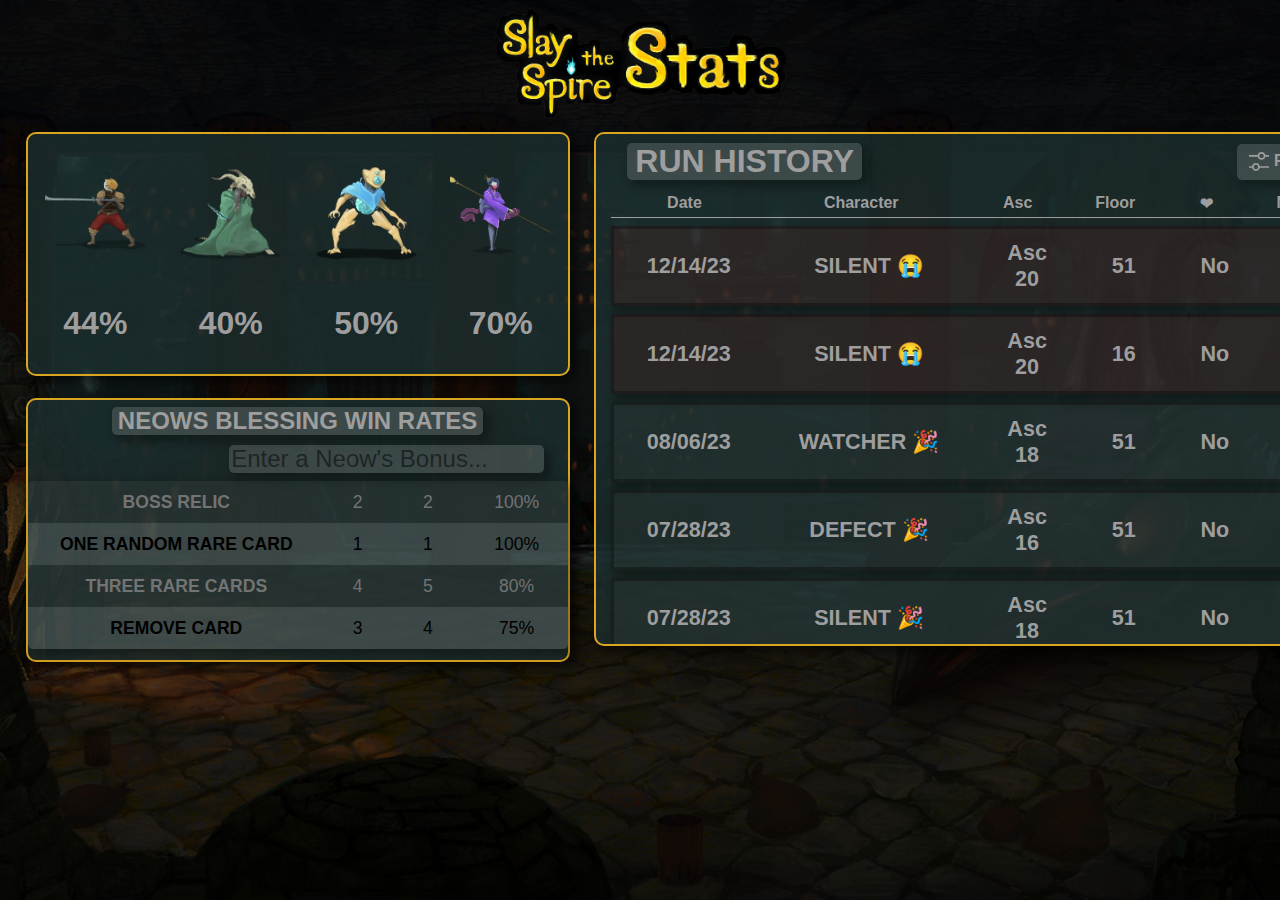
==== index.html @ 84099cef "commit whole project to repo" ====
<!DOCTYPE html>
<html lang="en">
  <head>
    <link rel="icon" type="image/x-icon" href="media/favicon.ico">
    <meta charset="UTF-8">
    <meta name="viewport" content="width=device-width, initial-scale=1.0">
    <meta http-equiv="X-UA-Compatible" content="ie=edge">
    <title>StS Stats</title>
    <link rel="stylesheet" href="styles/style.css">
    <!--<link rel="stylesheet" href="https://pyscript.net/latest/pyscript.css" />
    <script defer src="https://pyscript.net/latest/pyscript.js"></script>-->
    <script src="scripts/main.js" type="module"></script>
  </head>
  <body>
    
      <div class="background">
        <div class="navbar">
          <a id="logo-link" href="index.html">
            <img src="media/sts-stats-logo.png" class="logo" href="index.html">
          </a>
          <div id="file-input">
            <label for="runsFile">Select "runs" Folder</label>
            <input type="file" id="runsFile" name="runs" multiple>
          </div>
          <ul id="navbar-tabs">
            <li><a  href="index.html">Home</a></li>
            <li id="i"><a  href="ironclad.html">Ironclad</a></li>
            <li id="s"><a  href="silent.html">Silent</a></li>
            <li id="d"><a  href="defect.html">Defect</a></li>
            <li id="w"><a  href="watcher.html">Watcher</a></li>
          </ul>
        </div>

        <div class="content">
          <div class="home-cbox" id="overall-box">
            <div class="char-wr-div" id="ironclad-wr">
              <a href="ironclad.html">
                <img src="media/Ironclad.png" alt="ironclad">
              </a>
              <h1></h1>
            </div>
            <dialog class="wr-ratio-dialog">Test</dialog>
            <div class="char-wr-div" id="silent-wr">
              <a href="silent.html">  
                <img src="media/TheSilent.png" alt="thesilent">
              </a>
              <h1></h1>
            </div>
            <dialog class="wr-ratio-dialog">Test</dialog>
            <div class="char-wr-div" id="defect-wr">
              <a href="defect.html">
                <img src="media/Defect.png" alt="defect">
              </a>
              <h1></h1>
            </div>
            <dialog class="wr-ratio-dialog">Test</dialog>
            <div class="char-wr-div" id="watcher-wr">
              <a href="watcher.html">
                <img src="media/Watcher.png" alt="watcher">
              </a>
              <h1></h1>
            </div>
            <dialog class="wr-ratio-dialog">Test</dialog>
          </div>
          <div class="home-cbox" id="neow-box">
            <h2 class="cbox-h">NEOWS BLESSING WIN RATES</h2>
            <div id="neow-search">
              <input type="search" id="nw-search-input" name="n" placeholder="Enter a Neow's Bonus..."/>
            </div>
            <div id="nw-table-div">
              <!-- <table class="dataframe" id="nw-head">
                <thead>
                  <tr style="text-align: center;">
                    <th style="min-width: 220px; border-top-left-radius: 5px;">Neow's Bonus</th>
                    <th style="min-width: 0px">Wins</th>
                    <th style="min-width: 0px">Games</th>
                    <th style="min-width: 70px; border-top-right-radius: 5px;">Win Rate</th>
                  </tr>
                </thead>
              </table> -->
              <div class="scroller" id="nw-body-div"></div> 
              <dialog id="nw-cost-modal">
              </dialog>
            </div>
          </div>
          <div class="home-cbox" id="runs-box">
            <div id="runs-header">
              <h1 class="cbox-h" id="runs-h">RUN HISTORY</h1>
                <div class="dropdown" id="filt-dropdown">
                  <button class="dropbtn" id="filter-btn">
                    <svg xmlns="http://www.w3.org/2000/svg" viewBox="0 0 24 24" id="filter-icon" class="h-margin-r-tiny" color="currentColor" width="24"><path fill="currentColor" d="M8.94 14.11a3.89 3.89 0 0 1 3.8 3.06H22v1.66h-9.26a3.89 3.89 0 0 1-7.6 0H2v-1.66h3.15a3.89 3.89 0 0 1 3.8-3.06Zm0 1.67a2.22 2.22 0 1 0 0 4.44 2.22 2.22 0 0 0 0-4.44ZM14.5 3a3.89 3.89 0 0 1 3.8 3.06H22v1.66h-3.7a3.89 3.89 0 0 1-7.6 0H2V6.05h8.7A3.89 3.89 0 0 1 14.5 3Zm0 1.67a2.22 2.22 0 1 0 0 4.44 2.22 2.22 0 0 0 0-4.44Z"></path></svg>
                    Filter
                  </button>
                  <form class="dropdown-content">
                      <div class="dropdown-item" id="filter-char-div">
                        <div class="dropdown-exp-head">
                          <div class="dropdown-exp-name">Character</div> <div class="exp-arrow">🞀</div>
                        </div>
                        <ul class="dropdown-exp-list">
                          <li class="dropdown-exp-item">
                            <input type="checkbox" id="char1" name="char1" value="ironclad"></input>
                            <label for="char1">Ironclad</label>
                          </li>
                          <li class="dropdown-exp-item">
                            <input type="checkbox" id="char2" name="char2" value="silent"></input>
                            <label for="char2">Silent</label>
                          </li>
                          <li class="dropdown-exp-item">
                            <input type="checkbox" id="char3" name="char3" value="defect"></input>
                            <label for="char3">Defect</label>
                          </li>
                          <li class="dropdown-exp-item">
                            <input type="checkbox" id="char4" name="char4" value="watcher"></input>
                            <label for="char4">Watcher</label>
                          </li>
                        </ul>
                      </div>
                      <div class="dropdown-item" id="filter-heart-div">
                        <div class="dropdown-exp-head">
                          <div class="dropdown-exp-name">Heart Attempt</div> <div class="exp-arrow">🞀</div>
                        </div>
                        <ul class="dropdown-exp-list">
                          <li class="dropdown-exp-item">
                            <input type="checkbox" id="heart1" name="heart1" value="yes"></input>
                            <label for="heart1">Yes</label>
                          </li>
                          <li class="dropdown-exp-item">
                            <input type="checkbox" id="heart2" name="heart1" value="no"></input>
                            <label for="heart2">No</label>
                          </li>
                        </ul>
                      </div>
                      <div class="dropdown-item" id="filter-win-div">
                        <div class="dropdown-exp-head">
                          <div class="dropdown-exp-name">Victory</div> <div class="exp-arrow">🞀</div>
                        </div>
                        <ul class="dropdown-exp-list">
                          <li class="dropdown-exp-item">
                            <input type="checkbox" id="win1" name="win1" value="yes"></input>
                            <label for="win1">Win</label>
                          </li>
                          <li class="dropdown-exp-item">
                            <input type="checkbox" id="win2" name="win2" value="no"></input>
                            <label for="win2">Loss</label>
                          </li>
                        </ul>
                      </div>
                      <div class="dropdown-item" id="dropdown-button">
                        <button type="submit" id="apply-btn">Apply</button>
                      </div>
                  </form>
                </div>
            </div>
            <div id="runs-tbl-head-div"></div>
            <div class="scroller" id="runs-table-div"></div>
          </div>
        </div>
      </div>
      
      <script src="https://code.jquery.com/jquery-3.7.1.min.js"></script>
      
      <!--<py-config>
        packages = ["matplotlib", "pandas"]

        [[fetch]]
        files = ["./scripts/overall_df.txt", "./scripts/main.js"]
      </py-config>

      <py-script src="scripts/main.py">-->
        
      </py-script>
  </body>
</html>
---- styles/style.css ----
/*-------All Elements-------*/
* {
    margin: 0;
    padding: 0;
    font-family: sans-serif;
}

/*-------Whole Page + Backgrounds-------*/
html, body {
    height: 100%;
    /*home background*/
    .background {
        width: 100%;
        height: 100vh;
        background-image: linear-gradient(rgba(0, 0, 0, 0.6), rgba(0, 0, 0, 0.6)), 
                          url(../media/sts-stats-background.jpg);
        background-size: cover;
        background-position: center;
    }
    /*character backgrounds*/
    & #ironclad-bg {
        background-image: linear-gradient(rgba(0, 0, 0, 0.6), rgba(0, 0, 0, 0.6)), 
                        url(../media/sts-ironclad-background.jpg);
    }
    & #silent-bg {
        background-image: linear-gradient(rgba(0, 0, 0, 0.6), rgba(0, 0, 0, 0.6)), 
                        url(../media/sts-silent-background.webp);
    }
    & #defect-bg {
        background-image: linear-gradient(rgba(0, 0, 0, 0.6), rgba(0, 0, 0, 0.6)), 
                        url(../media/sts-defect-background.jpg);
    }
    & #watcher-bg {
        background-image: linear-gradient(rgba(0, 0, 0, 0.6), rgba(0, 0, 0, 0.6)), 
                        url(../media/sts-watcher-background.jpg);
    }
}

/*-------Navbar-------*/
.navbar {
    width: 100%;
    display: flex;
    align-items: center;
    justify-content: center;
    /*main title logo*/
    & .logo {
        width: 300px;
        margin: 0.4em 4em;
    }
    /*navigation tabs*/
    & ul {
        display: none;
        margin: 0 35px;
        /*tab sizing/spacing*/
        & li {
            list-style: none;
            display: inline-block;
            margin: 0 20px;
            padding: 7px;
            border-radius: 5px;
            /*tab txt decoration*/
            & a {
                text-decoration: none;
                font-size: 1.9em;
                font-weight: bold;
                color: goldenrod;
                text-transform: uppercase;
                -webkit-text-stroke-color: black;
                -webkit-text-stroke-width: 2px;
            }
        }
        & #i > a {
            color: rgb(145, 6, 6);
        }
        & #s > a {
            color: rgb(12, 139, 12);
        }
        & #d > a {
            color: rgb(115, 158, 237);
        }
        & #w > a {
            color: rgb(130, 15, 130);
        }
        /*tab hover effect*/
        & li:hover {
            transition: 0.3s;
            background-color: rgb(30, 50, 50);
        }
    }
    /*run files input/upload*/
    & #file-input {
        display: none;
        & label, input {
            color: white;
        }
    }
}

/*-------Main Content Layout-------*/
.content {
    width: 96%;
    height: 60%;
    margin: 0 2%;
    display: grid;
    grid-template-columns: 3fr 4fr;
    grid-auto-rows: minmax(235px, auto); 
    column-gap: 2%;
    row-gap: 4%;
    /*home content boxes*/
    & .home-cbox {
        text-align: center;
        background-color: rgba(30, 50, 50, 0.75);
        border-radius: 10px;
        border: solid 2px goldenrod;
        box-shadow: 5px 5px 10px 2px rgba(0,0,0,.5);
    }
    /*character page content boxes*/
    & .cbox {
        text-align: center;
        background-color: rgba(30, 50, 50, 0.75);
        border-radius: 10px;
        border: solid 2px black;
        box-shadow: 5px 5px 10px 2px rgba(0,0,0,.5);
    }
    /*content box titles*/
    & .cbox-h {
        color: rgb(158,158,158);
        margin: 0.3em;
        display: inline-block;
        padding: 0 0.25em 0 0.25em;
        background-color: rgba(255, 255, 255, 0.15);
        border-radius: 5px;
        box-shadow: 5px 5px 10px 2px rgba(0,0,0,.3);
        cursor: default;
    }
    /*grid portion of content set for run history*/
    #runs-box {
        grid-column-start: 2;
        grid-column-end: 3;
        grid-row-start: 1;
        grid-row-end: 3;
    }
}

/*-------All Tables-------*/
/*remove all default table bordering*/
table, th, tr, td {
    border: none;
    border-collapse: collapse;
    border-spacing: 0;
}
/*rest of table styling*/
table {
    min-width: 540px;
    cursor: default;
    /*cell sizing*/
    & th, td {
        padding: 0.25em 1.5em 0.25em 1.5em;
    }
    /*table head*/
    & thead {
        box-sizing: border-box;
        border-bottom: 2px black solid;
    }
}

/*-------All Dialogs-------*/
dialog {
    outline: none;
    border-radius: 5px;
    border: 2px goldenrod solid;
}

/*-------No Bar Scrolling Divs-------*/
.scroller {
    overflow-y: scroll;
    scrollbar-width: none;
}
.scroller::-webkit-scrollbar {
    width: 0px;
    height: 0px;
}

/*-------Dropdown Menu Content-------*/
.dropdown-content {
    display: none;
    list-style: none;
}

/*-------Overall Info Box-------*/
#overall-box{
    display: flex;
    flex-direction: row;
    justify-content: space-between;
    /*char + wr containers*/
    & .char-wr-div {
        box-sizing: border-box;
            /* border: 1px solid black; */
        display: flex;
        flex-direction: column;
        justify-content: space-between;
        flex-shrink: 1;
        margin: 2em 1em 2em 1em;
        color: rgb(158,158,158);
        /*character imgs*/
        & img {
            box-sizing: border-box;
            /* border: 1px solid black; */
            margin: auto;
            max-width: 100%;
            height: auto;
        }
        & h1 {
            box-sizing: border-box;
            /* border: 1px solid black; */
        }
    }
    & #ironclad-wr {
        & img {
            margin: 0.7em 0;
        }
    }
    & #watcher-wr {
        & img {
            margin: 0.55em 0;
        }
    }
    & #silent-wr {
        & img {
            margin: 0.1em 0;
        }
    }
    /*wins/games dialog boxes*/
    & dialog {
        position: absolute;
        text-align: center;
        padding: 0.5em;
        color: rgb(158,158,158);
        background-color: rgb(28, 32, 32);
    }
}

/*-------Neow's Blessing Box-------*/
#neow-box {
    height: 260px;
    /*neow search input container*/
    & #neow-search {
        text-align: right;
        margin: 0.2em 1.5em;
        /*all inside search container*/
        & * {
            color: black;
            background-color: rgba(255, 255, 255, 0.15);
            font-size: 1.5em;
            border-radius: 5px;
            border: none;
            outline: none;
        }
        /*neow search user input*/
        & input {
            padding: 0 0.1em;
            box-shadow: 5px 5px 10px 2px rgba(0,0,0,.3);
        }
        & input::placeholder {
            color: rgb(0, 0, 0, 0.5);
        }
        & input:focus {
            background-color: rgb(255, 255, 255, 0.25);
        }
    }
    /*neow win rates table*/
    & #nw-table-div {
        margin: 0.5em auto;
        box-sizing: border-box;
        max-width: 540px;
        box-shadow: 5px 5px 10px 2px rgba(0,0,0,.3);
        /*neow table head*/
        & #nw-head th {
            padding: 0.25em 0.2em;
        }
        /*neow table body*/
        & #nw-body-div {
            max-height: 168px;
            border-radius: 5px;
            & tr {
                height: 42px;
                font-size: 1.1em;
            }
        }
    }
    /*neow cost table dialog boxes*/
    & #nw-cost-modal {
        position: absolute;
        & table {
            color: #1F2320;
            background-color: rgb(158,158,158);
            border-radius: 5px;
            & thead {
                background-color: rgb(139, 139, 139);
            }
            & tbody {
                & tr:nth-child(even) {
                    background-color: rgb(139, 139, 139);
                }
            }
            & tr {
                text-align: center;
            }
        }
    }
}

/*-------Run History Box-------*/
#runs-box {
    display: flex;
    flex-direction: column;
    align-items: center;
    height: 510px;
    max-width: 800px;
    background: rgba(30, 50, 50, 0.75);
    /*run history box header - title + filter buttons*/
    & #runs-header {
        width: 96%;
        display: flex;
        align-items: center;
        justify-content: space-between;
        /* run history box title */
        & #runs-h {
            margin: 0.3em 0.5em;
        }
        /* filter drop down menu */
        & .dropdown {
            display: block;
            position: relative;
            cursor: pointer;
            font-weight: bold;
            /* filter button */
            & #filter-btn {
                all: unset;
                box-sizing: border-box;
                display: inline-flex;
                align-items: center;
                height: 36px;
                margin: 0 1em;
                padding: 0 0.6em;
                color: rgb(158,158,158);
                background-color: rgba(255, 255, 255, 0.15);
                border-bottom: 1px solid transparent;
                border-radius: 5px;
                box-shadow: 5px 5px 10px 2px rgba(0,0,0,.3);
                & svg {
                    margin-right: 0.2em;
                }
            }
            /* filter dropdown content */
            & .dropdown-content {
                position: absolute;
                top: 37px;
                right: 0px;
                margin: 0 1em;
                min-width: 160px;
                z-index: 1;
                color: #1F2320;
                background-color: #9e9e9e;
                border-bottom-left-radius: 5px;
                border-bottom-right-radius: 5px;
                border-top-left-radius: 5px;
                box-shadow: 5px 5px 10px 0px rgba(0,0,0,.3);
                /* indv dropdown items */
                & .dropdown-item {
                    display: block;
                    padding: 0.3em 0.5em;
                    & .dropdown-exp-head {
                        display: flex;
                        justify-content: space-between;
                        align-items: center;
                        & * {
                            margin: 0 0.1em;
                            display: inline-block;
                        }
                    }
                    & .dropdown-exp-list {
                        list-style: none;
                        margin: 0.2em auto auto auto;
                        display: none;
                        text-align: left;
                        & .dropdown-exp-item {
                            margin: 0 0 0 0.5em;
                        }
                    }
                }
                & .dropdown-item:not(#dropdown-button):hover {
                    background-color: #8b8b8b;
                }
                & #dropdown-button {
                    cursor: default;
                    & #apply-btn {
                        color: #1F2320;
                        font-weight: bold;
                        cursor: pointer;
                        padding: 0.2em 0.4em;
                        border: 1px #1F2320 solid;
                        border-radius: 3px;
                    }
                    & #apply-btn:hover {
                        background-color: #d9d9d9;
                    }
                }
                .dropdown-item:first-child {
                    border-top-left-radius: 5px;
                }
                .dropdown-item:last-child {
                    border-bottom-left-radius: 5px;
                    border-bottom-right-radius: 5px;
                }
            }
        }
        /* dropdown hover effects */
        & .dropdown:hover {
            & #filter-btn {
            color: #1F2320;
            background-color: rgb(158,158,158);
            /* background-color: rgb(33, 28, 24, 0.6); */
            /* border-bottom: 1px solid #1F2320; */
            box-shadow: 5px -5px 10px 0px rgba(0,0,0,.3);
            border-bottom-left-radius: 0px;
            border-bottom-right-radius: 0px;
            }
            & .dropdown-content {
                display: block;
                min-width: 160px;
            }
        }
    }
    /*runs table head container*/
    & #runs-tbl-head-div {
        padding: 0 0.5em 0 0.5em;
        width: 96%;
        /* runs table head */
        & #runs-head {
            width: 100%;
            color: rgb(158, 158, 158);
            /* cells */
            & th, td {
                box-sizing: border-box;
                font-weight: bold;
                padding: auto;
                text-align: center;
                border-bottom: 1px solid rgb(158, 158, 158);
            }
            /* spacing the headings by sizing them */
            & tr {
                & th {
                    width: 152px;
                }
                & td:nth-child(2) {
                    width: 215px;
                }
                & td:nth-child(3) {
                    width: 108px;
                }
                & td:nth-child(4) {
                    width: 90px;
                }
                & td:nth-child(5) {
                    width: 95px;
                }
            }    
        }
    }
    /*runs table container*/
    & #runs-table-div {
        padding: 0 0.5em 0 0.5em;
        width: 96%;
        /*runs table*/
        & #runs {
            border-collapse: separate;
            border-spacing: 0 0.5em;
            color: rgb(158, 158, 158);
            & tr {
                height: 80px;
                font-weight: bold;
                font-size: 1.35em;
                box-shadow: 5px 5px 8px 2px rgba(0,0,0,.3);
                /*borders for rows using cells*/
                & td {
                    border-top: 3px solid rgba(15,15,15,0.5);
                    border-bottom: 3px solid rgba(15,15,15,0.5);
                }
                & th {
                    border-top: 3px solid rgba(15,15,15,0.5);
                    border-bottom: 3px solid rgba(15,15,15,0.5);
                    border-left: 3px solid rgba(15,15,15,0.5);
                }
                & td:nth-child(6) {
                    border-right: 3px solid rgba(15,15,15,0.5);
                }
                & td:nth-child(2) {
                    white-space: nowrap;
                }
                /*more info on run buttons*/
                & .run-btn {
                    font-size: 0.75em;
                    border-radius: 5px;
                    padding: 0 0.2em;
                }
                & .run-btn:hover {
                    background-color: rgb(33, 28, 24, 0.6);
                    transition: 0.3s;
                    box-shadow: 5px 5px 5px 2px rgba(0,0,0,.3);
                    cursor: pointer;
                }
            }
        }
    }
}
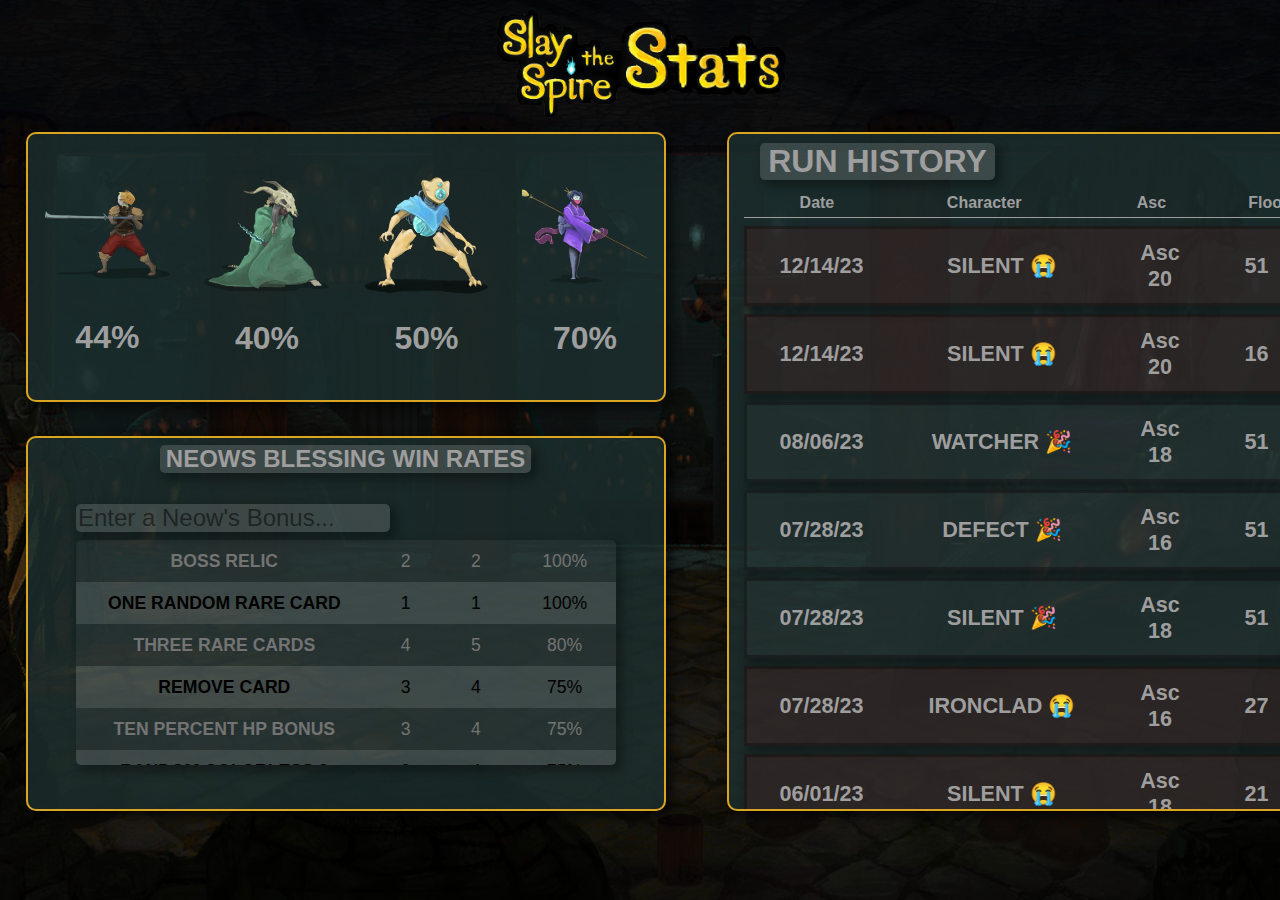
==== commit 95f3b3a4: "more sizing edits" ====
--- a/index.html
+++ b/index.html
@@ -67,21 +67,10 @@
             <div id="neow-search">
               <input type="search" id="nw-search-input" name="n" placeholder="Enter a Neow's Bonus..."/>
             </div>
-            <div id="nw-table-div">
-              <!-- <table class="dataframe" id="nw-head">
-                <thead>
-                  <tr style="text-align: center;">
-                    <th style="min-width: 220px; border-top-left-radius: 5px;">Neow's Bonus</th>
-                    <th style="min-width: 0px">Wins</th>
-                    <th style="min-width: 0px">Games</th>
-                    <th style="min-width: 70px; border-top-right-radius: 5px;">Win Rate</th>
-                  </tr>
-                </thead>
-              </table> -->
-              <div class="scroller" id="nw-body-div"></div> 
-              <dialog id="nw-cost-modal">
-              </dialog>
-            </div>
+            <div class="scroller" id="nw-body-div">
+            </div> 
+            <dialog id="nw-cost-modal">
+            </dialog>
           </div>
           <div class="home-cbox" id="runs-box">
             <div id="runs-header">
--- a/styles/style.css
+++ b/styles/style.css
@@ -7,10 +7,8 @@
 
 /*-------Whole Page + Backgrounds-------*/
 html, body {
-    height: 100%;
     /*home background*/
     .background {
-        width: 100%;
         height: 100vh;
         background-image: linear-gradient(rgba(0, 0, 0, 0.6), rgba(0, 0, 0, 0.6)), 
                           url(../media/sts-stats-background.jpg);
@@ -99,13 +97,14 @@
 /*-------Main Content Layout-------*/
 .content {
     width: 96%;
-    height: 60%;
-    margin: 0 2%;
     display: grid;
     grid-template-columns: 3fr 4fr;
-    grid-auto-rows: minmax(235px, auto); 
-    column-gap: 2%;
-    row-gap: 4%;
+    height: 75vh;
+    margin: auto;
+    /* grid-auto-rows: minmax(235px, auto);  */
+    /* align-items: center; */
+    column-gap: 5%;
+    row-gap: 5%;
     /*home content boxes*/
     & .home-cbox {
         text-align: center;
@@ -198,9 +197,9 @@
             /* border: 1px solid black; */
         display: flex;
         flex-direction: column;
-        justify-content: space-between;
+        justify-content: space-around;
         flex-shrink: 1;
-        margin: 2em 1em 2em 1em;
+        margin: 2em 1em;
         color: rgb(158,158,158);
         /*character imgs*/
         & img {
@@ -242,11 +241,13 @@
 
 /*-------Neow's Blessing Box-------*/
 #neow-box {
-    height: 260px;
+    display: flex;
+    flex-direction: column;
+    align-items: center;
     /*neow search input container*/
     & #neow-search {
-        text-align: right;
-        margin: 0.2em 1.5em;
+        align-self: last baseline;
+        margin: 1.5em auto 0.5em 3em;
         /*all inside search container*/
         & * {
             color: black;
@@ -269,23 +270,20 @@
         }
     }
     /*neow win rates table*/
-    & #nw-table-div {
-        margin: 0.5em auto;
-        box-sizing: border-box;
-        max-width: 540px;
+    & #nw-body-div {
+        align-self: stretch;
+        margin: 0 3em;
+        margin-bottom: auto;
+        height: 25vh;
+        border-radius: 5px;
         box-shadow: 5px 5px 10px 2px rgba(0,0,0,.3);
-        /*neow table head*/
-        & #nw-head th {
-            padding: 0.25em 0.2em;
-        }
-        /*neow table body*/
-        & #nw-body-div {
-            max-height: 168px;
-            border-radius: 5px;
-            & tr {
-                height: 42px;
-                font-size: 1.1em;
-            }
+        #nw-body {
+            width: 100%;
+            padding: auto;
+        }
+        & tr {
+            height: 42px;
+            font-size: 1.1em;
         }
     }
     /*neow cost table dialog boxes*/
@@ -312,11 +310,10 @@
 
 /*-------Run History Box-------*/
 #runs-box {
+    max-height: 75vh;
     display: flex;
     flex-direction: column;
     align-items: center;
-    height: 510px;
-    max-width: 800px;
     background: rgba(30, 50, 50, 0.75);
     /*run history box header - title + filter buttons*/
     & #runs-header {
@@ -444,36 +441,37 @@
             & th, td {
                 box-sizing: border-box;
                 font-weight: bold;
-                padding: auto;
+                /* padding: auto; */
                 text-align: center;
+                /* border: 1px solid rgb(158, 158, 158); */
                 border-bottom: 1px solid rgb(158, 158, 158);
             }
             /* spacing the headings by sizing them */
-            & tr {
-                & th {
-                    width: 152px;
-                }
-                & td:nth-child(2) {
-                    width: 215px;
-                }
-                & td:nth-child(3) {
-                    width: 108px;
-                }
-                & td:nth-child(4) {
-                    width: 90px;
-                }
-                & td:nth-child(5) {
-                    width: 95px;
-                }
-            }    
+            th {
+                width: 20%;
+            }
+            tr td:nth-child(2) {
+                width: 26%;
+            }
+            tr td:nth-child(3) {
+                width: 20%;
+            }
+            tr td:nth-child(4) {
+                width: 5%;
+            }
+            tr td:nth-child(6) {
+                width: 12%;
+            }
         }
     }
     /*runs table container*/
     & #runs-table-div {
         padding: 0 0.5em 0 0.5em;
         width: 96%;
+        max-height: 100%;
         /*runs table*/
         & #runs {
+            width: 100%;
             border-collapse: separate;
             border-spacing: 0 0.5em;
             color: rgb(158, 158, 158);
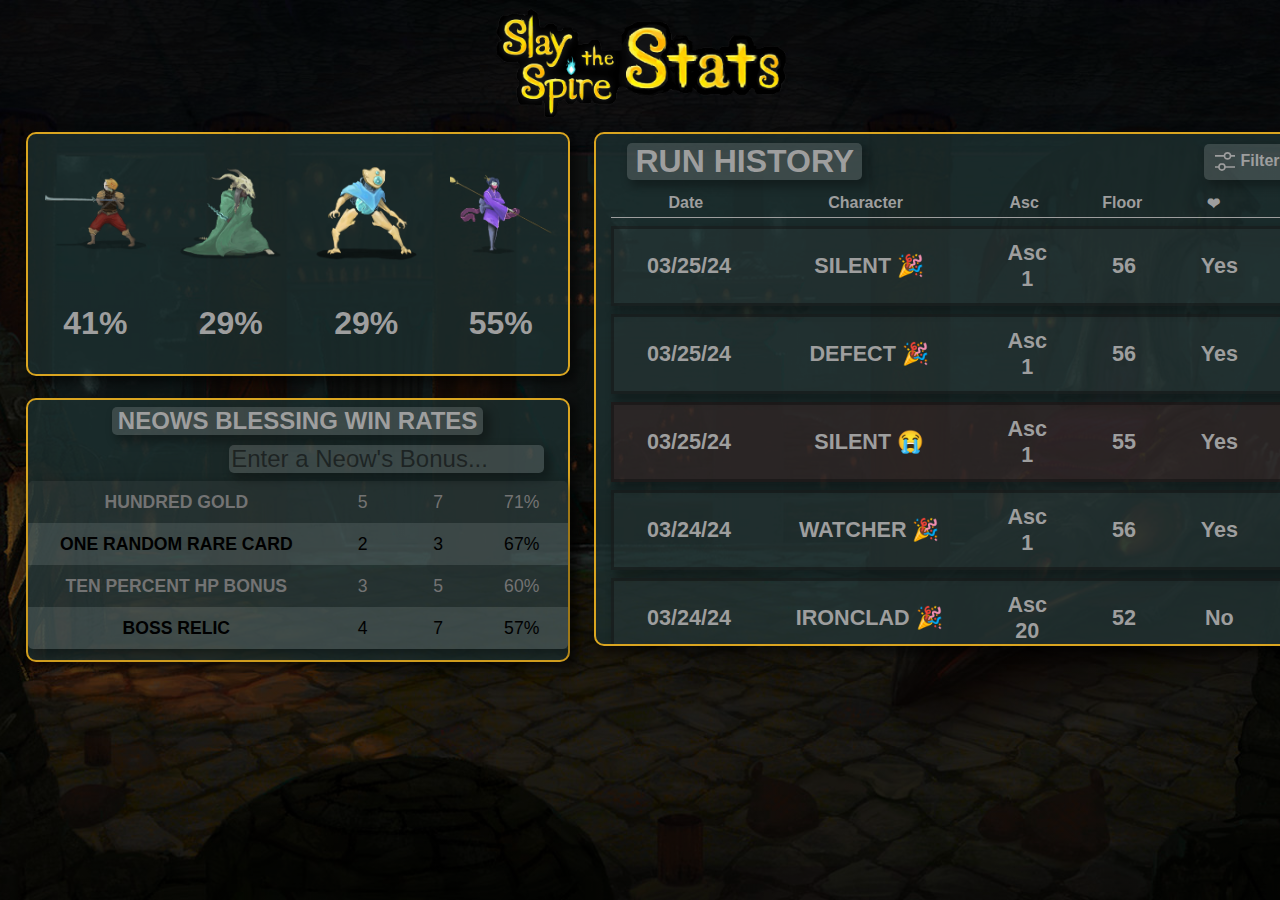
==== commit b935c398: "add filter functionality!" ====
--- a/index.html
+++ b/index.html
@@ -67,10 +67,21 @@
             <div id="neow-search">
               <input type="search" id="nw-search-input" name="n" placeholder="Enter a Neow's Bonus..."/>
             </div>
-            <div class="scroller" id="nw-body-div">
-            </div> 
-            <dialog id="nw-cost-modal">
-            </dialog>
+            <div id="nw-table-div">
+              <!-- <table class="dataframe" id="nw-head">
+                <thead>
+                  <tr style="text-align: center;">
+                    <th style="min-width: 220px; border-top-left-radius: 5px;">Neow's Bonus</th>
+                    <th style="min-width: 0px">Wins</th>
+                    <th style="min-width: 0px">Games</th>
+                    <th style="min-width: 70px; border-top-right-radius: 5px;">Win Rate</th>
+                  </tr>
+                </thead>
+              </table> -->
+              <div class="scroller" id="nw-body-div"></div> 
+              <dialog id="nw-cost-modal">
+              </dialog>
+            </div>
           </div>
           <div class="home-cbox" id="runs-box">
             <div id="runs-header">
@@ -87,19 +98,19 @@
                         </div>
                         <ul class="dropdown-exp-list">
                           <li class="dropdown-exp-item">
-                            <input type="checkbox" id="char1" name="char1" value="ironclad"></input>
+                            <input type="checkbox" id="char1" name="char" value="ironclad"></input>
                             <label for="char1">Ironclad</label>
                           </li>
                           <li class="dropdown-exp-item">
-                            <input type="checkbox" id="char2" name="char2" value="silent"></input>
+                            <input type="checkbox" id="char2" name="char" value="silent"></input>
                             <label for="char2">Silent</label>
                           </li>
                           <li class="dropdown-exp-item">
-                            <input type="checkbox" id="char3" name="char3" value="defect"></input>
+                            <input type="checkbox" id="char3" name="char" value="defect"></input>
                             <label for="char3">Defect</label>
                           </li>
                           <li class="dropdown-exp-item">
-                            <input type="checkbox" id="char4" name="char4" value="watcher"></input>
+                            <input type="checkbox" id="char4" name="char" value="watcher"></input>
                             <label for="char4">Watcher</label>
                           </li>
                         </ul>
@@ -110,11 +121,11 @@
                         </div>
                         <ul class="dropdown-exp-list">
                           <li class="dropdown-exp-item">
-                            <input type="checkbox" id="heart1" name="heart1" value="yes"></input>
+                            <input type="checkbox" id="heart1" name="heart" value="yesH"></input>
                             <label for="heart1">Yes</label>
                           </li>
                           <li class="dropdown-exp-item">
-                            <input type="checkbox" id="heart2" name="heart1" value="no"></input>
+                            <input type="checkbox" id="heart2" name="heart" value="noH"></input>
                             <label for="heart2">No</label>
                           </li>
                         </ul>
@@ -125,17 +136,18 @@
                         </div>
                         <ul class="dropdown-exp-list">
                           <li class="dropdown-exp-item">
-                            <input type="checkbox" id="win1" name="win1" value="yes"></input>
+                            <input type="checkbox" id="win1" name="win" value="win"></input>
                             <label for="win1">Win</label>
                           </li>
                           <li class="dropdown-exp-item">
-                            <input type="checkbox" id="win2" name="win2" value="no"></input>
+                            <input type="checkbox" id="win2" name="win" value="loss"></input>
                             <label for="win2">Loss</label>
                           </li>
                         </ul>
                       </div>
-                      <div class="dropdown-item" id="dropdown-button">
-                        <button type="submit" id="apply-btn">Apply</button>
+                      <div class="dropdown-item" id="dropdown-button-div">
+                        <button type="submit" class="dropdown-btns" id="apply-btn">Apply</button>
+                        <button type="submit" class="dropdown-btns" id="clear-filters-btn">Clear All</button>
                       </div>
                   </form>
                 </div>
--- a/styles/style.css
+++ b/styles/style.css
@@ -7,8 +7,10 @@
 
 /*-------Whole Page + Backgrounds-------*/
 html, body {
+    height: 100%;
     /*home background*/
     .background {
+        width: 100%;
         height: 100vh;
         background-image: linear-gradient(rgba(0, 0, 0, 0.6), rgba(0, 0, 0, 0.6)), 
                           url(../media/sts-stats-background.jpg);
@@ -97,14 +99,13 @@
 /*-------Main Content Layout-------*/
 .content {
     width: 96%;
+    height: 60%;
+    margin: 0 2%;
     display: grid;
     grid-template-columns: 3fr 4fr;
-    height: 75vh;
-    margin: auto;
-    /* grid-auto-rows: minmax(235px, auto);  */
-    /* align-items: center; */
-    column-gap: 5%;
-    row-gap: 5%;
+    grid-auto-rows: minmax(235px, auto); 
+    column-gap: 2%;
+    row-gap: 4%;
     /*home content boxes*/
     & .home-cbox {
         text-align: center;
@@ -197,9 +198,9 @@
             /* border: 1px solid black; */
         display: flex;
         flex-direction: column;
-        justify-content: space-around;
+        justify-content: space-between;
         flex-shrink: 1;
-        margin: 2em 1em;
+        margin: 2em 1em 2em 1em;
         color: rgb(158,158,158);
         /*character imgs*/
         & img {
@@ -241,13 +242,11 @@
 
 /*-------Neow's Blessing Box-------*/
 #neow-box {
-    display: flex;
-    flex-direction: column;
-    align-items: center;
+    height: 260px;
     /*neow search input container*/
     & #neow-search {
-        align-self: last baseline;
-        margin: 1.5em auto 0.5em 3em;
+        text-align: right;
+        margin: 0.2em 1.5em;
         /*all inside search container*/
         & * {
             color: black;
@@ -270,20 +269,23 @@
         }
     }
     /*neow win rates table*/
-    & #nw-body-div {
-        align-self: stretch;
-        margin: 0 3em;
-        margin-bottom: auto;
-        height: 25vh;
-        border-radius: 5px;
+    & #nw-table-div {
+        margin: 0.5em auto;
+        box-sizing: border-box;
+        max-width: 540px;
         box-shadow: 5px 5px 10px 2px rgba(0,0,0,.3);
-        #nw-body {
-            width: 100%;
-            padding: auto;
-        }
-        & tr {
-            height: 42px;
-            font-size: 1.1em;
+        /*neow table head*/
+        & #nw-head th {
+            padding: 0.25em 0.2em;
+        }
+        /*neow table body*/
+        & #nw-body-div {
+            max-height: 168px;
+            border-radius: 5px;
+            & tr {
+                height: 42px;
+                font-size: 1.1em;
+            }
         }
     }
     /*neow cost table dialog boxes*/
@@ -310,10 +312,11 @@
 
 /*-------Run History Box-------*/
 #runs-box {
-    max-height: 75vh;
     display: flex;
     flex-direction: column;
     align-items: center;
+    height: 510px;
+    max-width: 800px;
     background: rgba(30, 50, 50, 0.75);
     /*run history box header - title + filter buttons*/
     & #runs-header {
@@ -386,12 +389,12 @@
                         }
                     }
                 }
-                & .dropdown-item:not(#dropdown-button):hover {
+                & .dropdown-item:not(#dropdown-button-div):hover {
                     background-color: #8b8b8b;
                 }
-                & #dropdown-button {
+                & #dropdown-button-div {
                     cursor: default;
-                    & #apply-btn {
+                    & .dropdown-btns {
                         color: #1F2320;
                         font-weight: bold;
                         cursor: pointer;
@@ -399,7 +402,7 @@
                         border: 1px #1F2320 solid;
                         border-radius: 3px;
                     }
-                    & #apply-btn:hover {
+                    & .dropdown-btns:hover {
                         background-color: #d9d9d9;
                     }
                 }
@@ -441,37 +444,36 @@
             & th, td {
                 box-sizing: border-box;
                 font-weight: bold;
-                /* padding: auto; */
+                padding: auto;
                 text-align: center;
-                /* border: 1px solid rgb(158, 158, 158); */
                 border-bottom: 1px solid rgb(158, 158, 158);
             }
             /* spacing the headings by sizing them */
-            th {
-                width: 20%;
-            }
-            tr td:nth-child(2) {
-                width: 26%;
-            }
-            tr td:nth-child(3) {
-                width: 20%;
-            }
-            tr td:nth-child(4) {
-                width: 5%;
-            }
-            tr td:nth-child(6) {
-                width: 12%;
-            }
+            & tr {
+                & th {
+                    width: 152px;
+                }
+                & td:nth-child(2) {
+                    width: 215px;
+                }
+                & td:nth-child(3) {
+                    width: 108px;
+                }
+                & td:nth-child(4) {
+                    width: 90px;
+                }
+                & td:nth-child(5) {
+                    width: 95px;
+                }
+            }    
         }
     }
     /*runs table container*/
     & #runs-table-div {
         padding: 0 0.5em 0 0.5em;
         width: 96%;
-        max-height: 100%;
         /*runs table*/
         & #runs {
-            width: 100%;
             border-collapse: separate;
             border-spacing: 0 0.5em;
             color: rgb(158, 158, 158);
